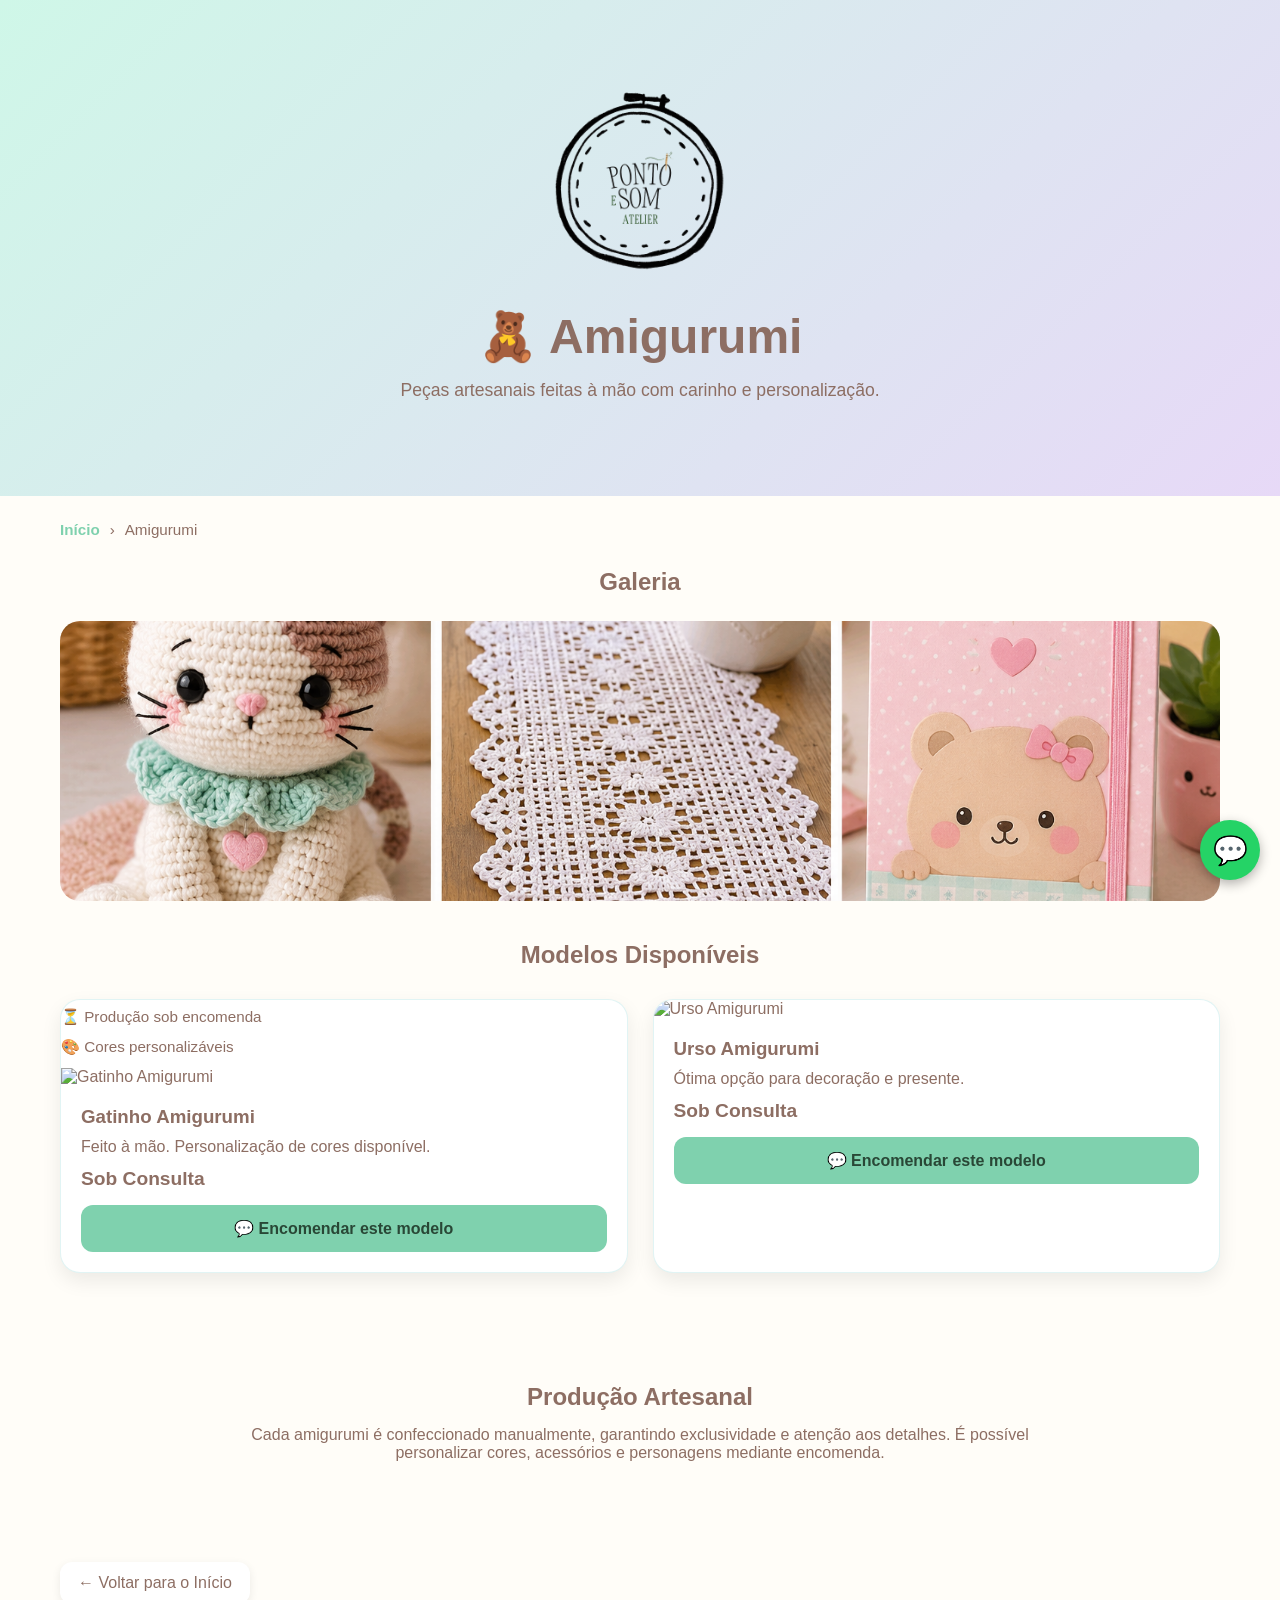
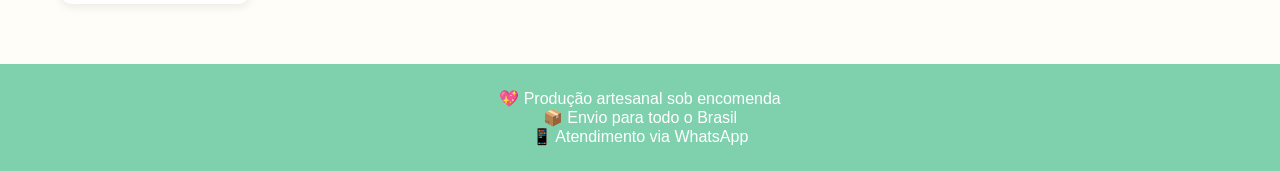
==== paginas/amigurumi.html @ b4a42528 "Cria paginas de categorias e melhora layout da loja" ====
<!DOCTYPE html>
<html lang="pt-BR">

<head>
    <meta charset="UTF-8">
    <meta name="viewport" content="width=device-width, initial-scale=1.0">

    <title>Amigurumi | Ponto e Som Atelier</title>

    <link rel="stylesheet" href="../css/estilos.css">
    <link rel="icon" type="image/x-icon" href="../imagens/favicon.ico">
</head>

<body>

    <!-- HERO -->

    <section class="hero">

        <img src="../imagens/logo.png" alt="Ponto e Som Ateliê" class="logo">

        <h1>🧸 Amigurumi</h1>

        <p>
            Peças artesanais feitas à mão com carinho e personalização.
        </p>

    </section>

    <!-- BREADCRUMB -->

    <section class="breadcrumb-container">

        <div class="breadcrumb">

            <a href="../index.html">Início</a>

            <span>›</span>

            <span>Amigurumi</span>

        </div>

    </section>

    <!-- GALERIA -->

    <section class="galeria-produto">

        <h2>Galeria</h2>

        <div class="grid-galeria">

            <img src="../imagens/amigurumi1.png" alt="Amigurumi 1" class="lightbox-img">

        </div>

    </section>

    <!-- PRODUTOS -->

    <section class="produtos">

        <h2>Modelos Disponíveis</h2>

        <div class="grid-produtos">

            <div class="card">
                <p class="prazo">⏳ Produção sob encomenda</p>
                <p class="personalizacao">🎨 Cores personalizáveis</p>

                <img src="../imagens/amigurumi-gato.png" alt="Gatinho Amigurumi">

                <div class="card-content">

                    <h3>Gatinho Amigurumi</h3>

                    <p>
                        Feito à mão.
                        Personalização de cores disponível.
                    </p>

                    <span class="preco">
                        Sob Consulta
                    </span>

                    <a class="btn-encomendar"
                        href="https://wa.me/5553984621020?text=Olá! Tenho interesse no modelo Gatinho Amigurumi. Gostaria de receber mais informações."
                        target="_blank">

                        💬 Encomendar este modelo

                    </a>

                </div>

            </div>

            <div class="card">

                <img src="../imagens/amigurumi-urso.jpg" alt="Urso Amigurumi">

                <div class="card-content">

                    <h3>Urso Amigurumi</h3>

                    <p>
                        Ótima opção para decoração e presente.
                    </p>

                    <span class="preco">
                        Sob Consulta
                    </span>

                    <a class="btn-encomendar"
                        href="https://wa.me/5553984621020?text=Olá! Tenho interesse no modelo Ursinho Amigurumi. Gostaria de receber mais informações."
                        target="_blank">

                        💬 Encomendar este modelo

                    </a>

                </div>

            </div>

        </div>

    </section>

    <!-- SOBRE -->

    <section class="sobre">

        <h2>Produção Artesanal</h2>

        <p>

            Cada amigurumi é confeccionado manualmente,
            garantindo exclusividade e atenção aos detalhes.

            É possível personalizar cores, acessórios
            e personagens mediante encomenda.

        </p>

    </section>
    <!-- BOTÃO VOLTAR -->

    <section class="voltar-container">

        <a href="../index.html" class="btn-voltar">
            ← Voltar para o Início
        </a>

    </section>
    <!-- RODAPÉ -->

    <footer>

        <p>💖 Produção artesanal sob encomenda</p>

        <p>📦 Envio para todo o Brasil</p>

        <p>📱 Atendimento via WhatsApp</p>

    </footer>

    <!-- WHATSAPP FIXO -->

    <a class="whatsapp-fixo" href="https://wa.me/5553984621020" target="_blank">

        💬

    </a>

    <div id="lightbox">

        <span id="fechar-lightbox">&times;</span>

        <span id="anterior">&#10094;</span>

        <img id="imagem-lightbox" src="" alt="Imagem ampliada">

        <span id="proximo">&#10095;</span>

    </div>

    <script>

        const imagens = document.querySelectorAll(".lightbox-img");
        const lightbox = document.getElementById("lightbox");
        const imagemLightbox = document.getElementById("imagem-lightbox");
        const fechar = document.getElementById("fechar-lightbox");

        imagens.forEach((img) => {

            img.addEventListener("click", () => {

                imagemLightbox.src = img.src;
                lightbox.style.display = "flex";

            });

        });

        fechar.addEventListener("click", () => {

            lightbox.style.display = "none";

        });

        lightbox.addEventListener("click", (e) => {

            if (e.target === lightbox) {
                lightbox.style.display = "none";
            }

        });

    </script>

    <script>

        document.addEventListener("DOMContentLoaded", () => {

            const imagens =
                document.querySelectorAll(".lightbox-img");

            const lightbox =
                document.getElementById("lightbox");

            const imagemLightbox =
                document.getElementById("imagem-lightbox");

            const fechar =
                document.getElementById("fechar-lightbox");

            const anterior =
                document.getElementById("anterior");

            const proximo =
                document.getElementById("proximo");

            let indiceAtual = 0;

            function abrirImagem(indice) {

                indiceAtual = indice;

                imagemLightbox.src =
                    imagens[indiceAtual].src;

                lightbox.style.display = "flex";
            }

            imagens.forEach((img, indice) => {

                img.addEventListener("click", () => {

                    abrirImagem(indice);

                });

            });

            proximo.addEventListener("click", () => {

                indiceAtual++;

                if (indiceAtual >= imagens.length) {

                    indiceAtual = 0;

                }

                abrirImagem(indiceAtual);

            });

            anterior.addEventListener("click", () => {

                indiceAtual--;

                if (indiceAtual < 0) {

                    indiceAtual =
                        imagens.length - 1;

                }

                abrirImagem(indiceAtual);

            });

            fechar.addEventListener("click", () => {

                lightbox.style.display = "none";

            });

            lightbox.addEventListener("click", (e) => {

                if (e.target === lightbox) {

                    lightbox.style.display = "none";

                }

            });

            document.addEventListener("keydown", (e) => {

                if (lightbox.style.display !== "flex") return;

                if (e.key === "ArrowRight") {

                    proximo.click();

                }

                if (e.key === "ArrowLeft") {

                    anterior.click();

                }

                if (e.key === "Escape") {

                    lightbox.style.display = "none";

                }

            });

        });

    </script>

</body>

</html>
---- css/estilos.css ----
:root {
  --mint: #CFF7E8;
  --mint-escuro: #7FD1AE;

  --lavanda: #E7D9F7;
  --pessego: #FFE2D1;
  --creme: #FFFDF8;

  --texto: #8D6E63;
  --whatsapp: #25D366;
}

* {
  margin: 0;
  padding: 0;
  box-sizing: border-box;
}

body {
  font-family: 'Poppins', sans-serif;
  background: var(--creme);
  color: var(--texto);
}

.titulo-loja {
  display: flex;
  justify-content: center;
  align-items: center;
  gap: 15px;
  flex-wrap: wrap;
}

.logo {
  width: 220px;
  height: auto;
  margin-bottom: 15px;
}

.hero {
  background: linear-gradient(135deg, var(--mint), var(--lavanda));
  text-align: center;
  padding: 70px 20px;
}

.hero h1 {
  font-family: 'Quicksand', sans-serif;
  font-size: 3rem;
  margin-bottom: 15px;
}

.hero p {
  font-size: 1.1rem;
  margin-bottom: 25px;
}

.botao-principal {
  background: var(--mint-escuro);
  color: white;
  display: inline-block;
  text-decoration: none;
  padding: 14px 28px;
  border-radius: 50px;
  font-weight: 600;
  transition: .3s;
}

.botao-principal:hover {
  transform: translateY(-2px);
  background: var(--pessego);
  color: var(--texto);
}

.carrossel {
  width: 100%;
  padding: 20px 0;
}

.meuSwiper {
  width: 100%;
  max-width: 1200px;
  margin: auto;
  border-radius: 20px;
  overflow: hidden;
}

.swiper-slide {
  display: flex;
  justify-content: center;
  align-items: center;
  background: #FFFDF8;
}

.swiper-slide img {
  width: 100%;
  max-height: 500px;
  object-fit: contain;
  display: block;
}

.swiper-button-next,
.swiper-button-prev {
  color: var(--mint-escuro);
}

.swiper-pagination-bullet-active {
  background: var(--mint-escuro);
}

.categoria {
  background: white;
  border: 1px solid rgba(137, 211, 209, .20);
}

.categorias {
  max-width: 1200px;
  margin: auto;
  padding: 50px 20px;
}

.categorias h2,
.produtos h2 {
  text-align: center;
  margin-bottom: 30px;
  font-family: 'Quicksand', sans-serif;
}

.grid-categorias {
  display: grid;
  grid-template-columns: repeat(auto-fit, minmax(180px, 1fr));
  gap: 15px;
}

.categoria {
  background: white;
  padding: 25px;
  border-radius: 20px;
  text-align: center;
  box-shadow: 0 5px 15px rgba(0, 0, 0, .08);
}

.categoria-link {
  text-decoration: none;
  color: inherit;
}

.categoria-link:hover .categoria {
  transform: translateY(-5px);
}

.categoria {
  transition: .3s;
}

.produtos {
  max-width: 1200px;
  margin: auto;
  padding: 20px;
}

.grid-produtos {
  display: grid;
  grid-template-columns: repeat(auto-fit, minmax(280px, 1fr));
  gap: 25px;
}

.card {
  background: #FFFFFF;
  border: 1px solid rgba(137, 211, 209, .25);
  border-radius: 20px;
  overflow: hidden;
  box-shadow: 0 8px 20px rgba(0, 0, 0, .08);
  transition: .3s;
}

.card:hover {
  transform: translateY(-6px);
}

.prazo,
.personalizacao {
  margin: 8px 0;
  font-size: .95rem;
}

.card img {
  width: 100%;
  height: 260px;
  object-fit: cover;
}

.card-content {
  padding: 20px;
}

.card h3 {
  margin-bottom: 10px;
}

.card p {
  margin-bottom: 12px;
}

.preco {
  display: block;
  font-size: 1.2rem;
  font-weight: bold;
  margin-bottom: 15px;
}

.btn-whats {
  display: block;
  text-decoration: none;
  text-align: center;
  background: var(--mint-escuro);
  color: white;
  padding: 12px;
  border-radius: 12px;
  font-weight: 600;
}

.sobre {
  max-width: 900px;
  margin: 60px auto;
  padding: 30px;
  text-align: center;
}

.sobre h2 {
  margin-bottom: 15px;
  font-family: 'Quicksand', sans-serif;
}

footer {
  background: var(--mint-escuro);
  text-align: center;
  color: white;
  padding: 25px;
  margin-top: 40px;
}

.whatsapp-fixo {
  position: fixed;
  right: 20px;
  bottom: 20px;
  background: #25D366;
  color: white;
  width: 60px;
  height: 60px;
  border-radius: 50%;
  text-decoration: none;
  display: flex;
  justify-content: center;
  align-items: center;
  font-size: 28px;
  box-shadow: 0 4px 12px rgba(0, 0, 0, .3);
}

@media(max-width:768px) {

  .hero h1 {
    font-size: 2.2rem;
  }
}

/* ==========================
   BREADCRUMB
  ========================== */

.breadcrumb-container {
  max-width: 1200px;
  margin: 25px auto 10px;
  padding: 0 20px;
}

.breadcrumb {
  display: flex;
  gap: 10px;
  align-items: center;
  font-size: .95rem;
}

.breadcrumb a {
  text-decoration: none;
  color: var(--mint-escuro);
  font-weight: 600;
}

/* ==========================
   BOTÃO VOLTAR
  ========================== */

.voltar-container {
  max-width: 1200px;
  margin: auto;
  padding: 10px 20px 20px;
}

.btn-voltar {
  display: inline-block;
  text-decoration: none;
  background: white;
  color: var(--texto);
  padding: 12px 18px;
  border-radius: 12px;
  box-shadow: 0 3px 10px rgba(0, 0, 0, .08);
}

/* ==========================
   GALERIA
  ========================== */

.galeria-produto {
  max-width: 1200px;
  margin: auto;
  padding: 20px;
}

.galeria-produto h2 {
  text-align: center;
  margin-bottom: 25px;
}

.grid-galeria {
  display: grid;
  grid-template-columns: repeat(auto-fit, minmax(250px, 1fr));
  gap: 20px;
}

.grid-galeria img {
  width: 100%;
  height: 280px;
  object-fit: cover;
  border-radius: 20px;
  transition: .3s;
}

.grid-galeria img:hover {
  transform: scale(1.03);
}

/* ==========================
   LIGHTBOX
  ========================== */

#lightbox {
  display: none;
  position: fixed;
  z-index: 9999;
  inset: 0;
  background: rgba(0, 0, 0, .9);

  justify-content: center;
  align-items: center;

  padding: 20px;
}

#imagem-lightbox {
  max-width: 90%;
  max-height: 90vh;
  border-radius: 15px;
  transition: .3s;
}

.lightbox-img:hover {
  opacity: .9;
}

#fechar-lightbox {
  position: absolute;
  top: 20px;
  right: 30px;

  font-size: 40px;
  color: white;

  cursor: pointer;
}

.lightbox-img {
  cursor: pointer;
}

.btn-encomendar {
  display: block;
  text-align: center;
  text-decoration: none;

  background: var(--mint-escuro);
  color: rgb(41, 71, 54);

  padding: 14px;
  margin-top: 15px;

  border-radius: 12px;

  font-weight: 600;

  transition: .3s;
}

.btn-encomendar:hover {
  transform: translateY(-2px);
  filter: brightness(1.05);
}

/* ==========================
   SWIPER - CORES PERSONALIZADAS
========================== */

:root {
  --swiper-theme-color: var(--mint-escuro);
}

/* Setas */

.swiper-button-next,
.swiper-button-prev {
  color: var(--mint-escuro) !important;
}

/* Bolinhas */

.swiper-pagination-bullet {
  background: var(--mint);
  opacity: .6;
}

.swiper-pagination-bullet-active {
  background: var(--mint-escuro) !important;
  opacity: 1;
}

/* ==========================
   SETAS LIGHTBOX
========================== */

#anterior,
#proximo {

  position: absolute;
  top: 50%;

  transform: translateY(-50%);

  color: white;

  font-size: 50px;

  cursor: pointer;

  user-select: none;

  padding: 15px;

  transition: .3s;
}

#anterior:hover,
#proximo:hover {

  color: var(--mint);
}

#anterior {
  left: 20px;
}

#proximo {
  right: 20px;
}
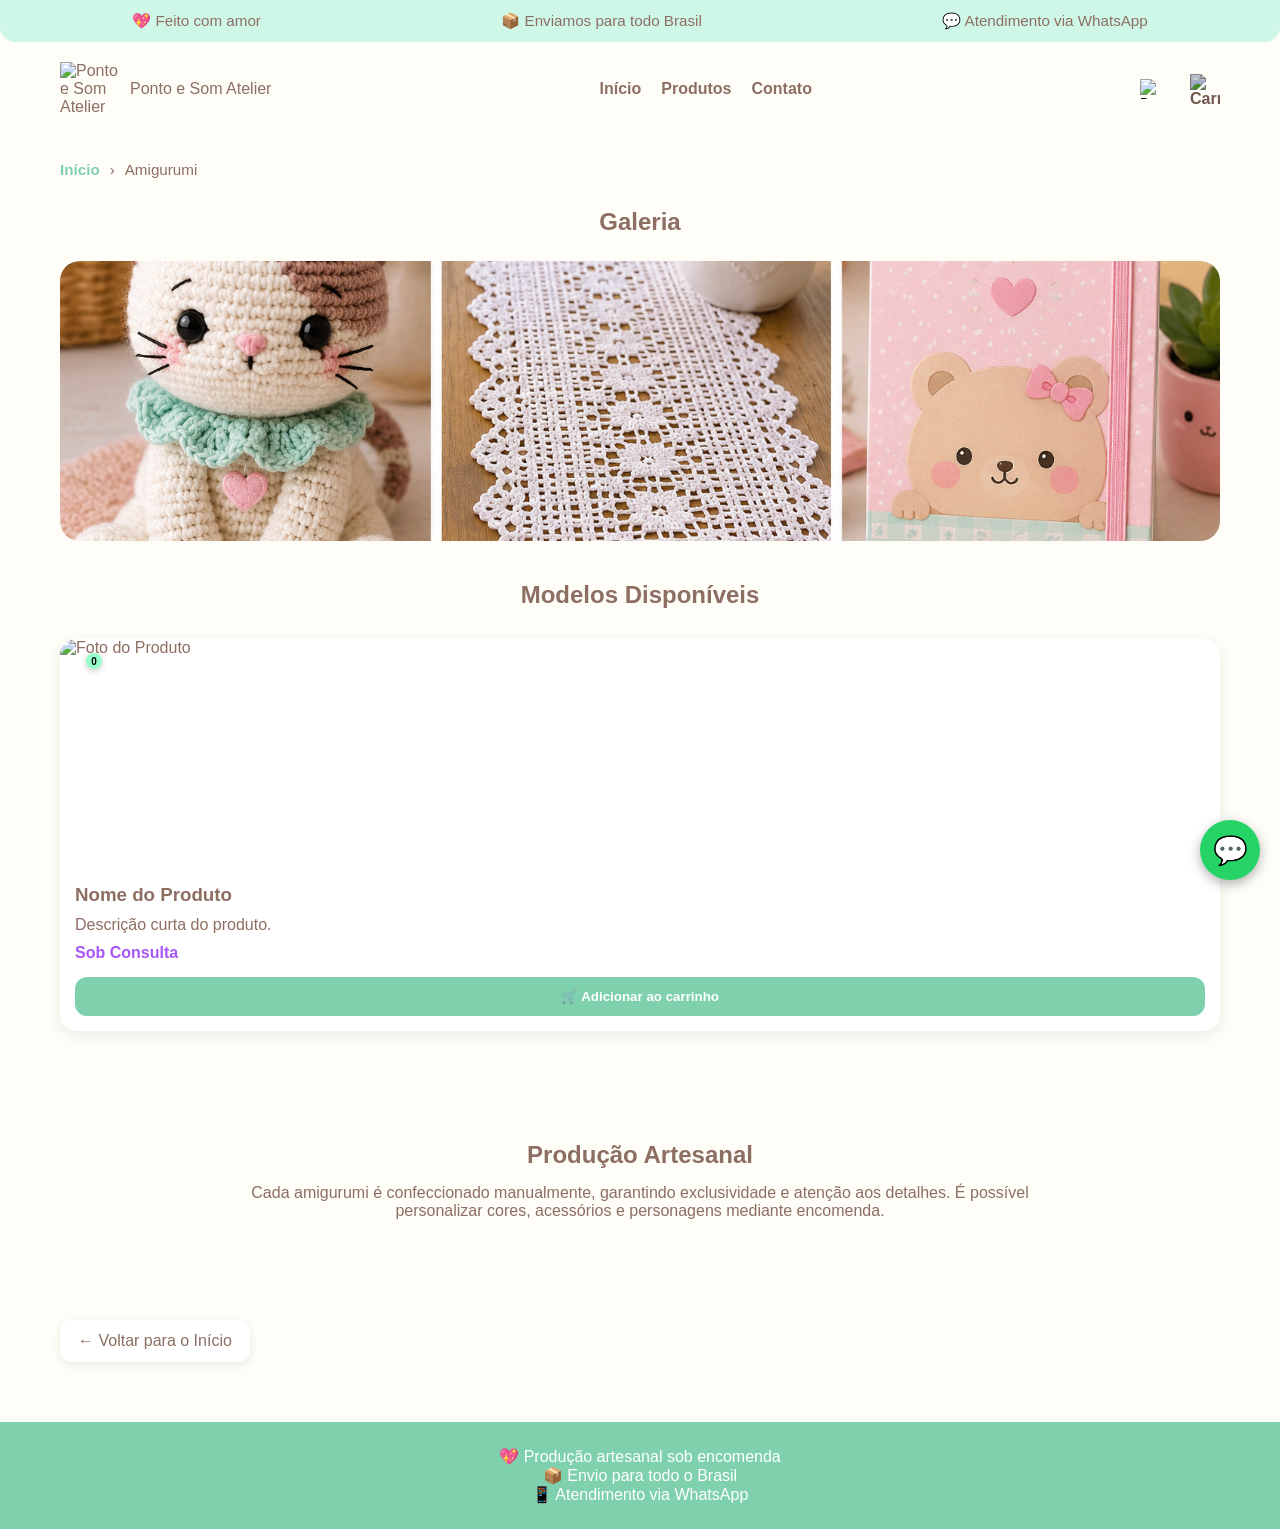
==== commit a11f2d1c: "organização css, fonte e ícones (topbar, navbar, hero e categoria), inclusão js" ====
--- a/paginas/amigurumi.html
+++ b/paginas/amigurumi.html
@@ -13,19 +13,57 @@
 
 <body>
 
-    <!-- HERO -->
+    <header class="topbar">
 
-    <section class="hero">
+        <div>💖 Feito com amor</div>
 
-        <img src="../imagens/logo.png" alt="Ponto e Som Ateliê" class="logo">
+        <div>📦 Enviamos para todo Brasil</div>
 
-        <h1>🧸 Amigurumi</h1>
+        <div>💬 Atendimento via WhatsApp</div>
 
-        <p>
-            Peças artesanais feitas à mão com carinho e personalização.
-        </p>
+    </header>
 
-    </section>
+    <nav class="navbar">
+
+        <!-- ESQUERDA -->
+        <div class="nav-left">
+            <img src="imagens/logo-bastidor.png" alt="Ponto e Som Atelier" class="logo-nav">
+
+            <div class="marca-texto">
+                <span class="marca-nome">Ponto e Som</span>
+                <span class="marca-atelier">Atelier</span>
+            </div>
+        </div>
+
+        <!-- CENTRO -->
+        <ul class="nav-center">
+            <li><a href="#">Início</a></li>
+            <li><a href="#categorias">Produtos</a></li>
+            <li><a href="#contato">Contato</a></li>
+        </ul>
+
+        <!-- DIREITA -->
+        <div class="nav-right">
+
+            <div class="search-box">
+
+                <button class="search-btn" type="button">
+                    <img src="imagens/icones/lupa.png" alt="Buscar">
+                </button>
+
+                <input type="text" placeholder="Buscar produtos..." class="search-input">
+
+            </div>
+
+            <a href="#" class="icon">
+                <a href="#" class="icon carrinho" onclick="abrirCarrinho()">
+                    <img src="imagens/icones/sacola.png" alt="Carrinho">
+                </a>
+            </a>
+
+        </div>
+
+    </nav>
 
     <!-- BREADCRUMB -->
 
@@ -51,7 +89,7 @@
 
         <div class="grid-galeria">
 
-            <img src="../imagens/amigurumi1.png" alt="Amigurumi 1" class="lightbox-img">
+            <img src="../imagens/amigurumi/amigurumi1.png" alt="Amigurumi 1" class="lightbox-img">
 
         </div>
 
@@ -65,61 +103,28 @@
 
         <div class="grid-produtos">
 
-            <div class="card">
-                <p class="prazo">⏳ Produção sob encomenda</p>
-                <p class="personalizacao">🎨 Cores personalizáveis</p>
+            <div class="card produto">
 
-                <img src="../imagens/amigurumi-gato.png" alt="Gatinho Amigurumi">
+                <div class="card-badges">
+                    <span class="carrinho-badge">0</span>
+                </div>
+
+                <div class="card-imagem">
+                    <img src="../imagens/amigurumi-urso.jpg" alt="Foto do Produto">
+                </div>
 
                 <div class="card-content">
-
-                    <h3>Gatinho Amigurumi</h3>
+                    <h3>Nome do Produto</h3>
 
                     <p>
-                        Feito à mão.
-                        Personalização de cores disponível.
+                        Descrição curta do produto.
                     </p>
 
-                    <span class="preco">
-                        Sob Consulta
-                    </span>
+                    <span class="preco">Sob Consulta</span>
 
-                    <a class="btn-encomendar"
-                        href="https://wa.me/5553984621020?text=Olá! Tenho interesse no modelo Gatinho Amigurumi. Gostaria de receber mais informações."
-                        target="_blank">
-
-                        💬 Encomendar este modelo
-
-                    </a>
-
-                </div>
-
-            </div>
-
-            <div class="card">
-
-                <img src="../imagens/amigurumi-urso.jpg" alt="Urso Amigurumi">
-
-                <div class="card-content">
-
-                    <h3>Urso Amigurumi</h3>
-
-                    <p>
-                        Ótima opção para decoração e presente.
-                    </p>
-
-                    <span class="preco">
-                        Sob Consulta
-                    </span>
-
-                    <a class="btn-encomendar"
-                        href="https://wa.me/5553984621020?text=Olá! Tenho interesse no modelo Ursinho Amigurumi. Gostaria de receber mais informações."
-                        target="_blank">
-
-                        💬 Encomendar este modelo
-
-                    </a>
-
+                    <button class="btn-carrinho" onclick="adicionarCarrinho('Urso Amigurumi', 1)">
+                        🛒 Adicionar ao carrinho
+                    </button>
                 </div>
 
             </div>
@@ -186,156 +191,8 @@
 
     </div>
 
-    <script>
-
-        const imagens = document.querySelectorAll(".lightbox-img");
-        const lightbox = document.getElementById("lightbox");
-        const imagemLightbox = document.getElementById("imagem-lightbox");
-        const fechar = document.getElementById("fechar-lightbox");
-
-        imagens.forEach((img) => {
-
-            img.addEventListener("click", () => {
-
-                imagemLightbox.src = img.src;
-                lightbox.style.display = "flex";
-
-            });
-
-        });
-
-        fechar.addEventListener("click", () => {
-
-            lightbox.style.display = "none";
-
-        });
-
-        lightbox.addEventListener("click", (e) => {
-
-            if (e.target === lightbox) {
-                lightbox.style.display = "none";
-            }
-
-        });
-
-    </script>
-
-    <script>
-
-        document.addEventListener("DOMContentLoaded", () => {
-
-            const imagens =
-                document.querySelectorAll(".lightbox-img");
-
-            const lightbox =
-                document.getElementById("lightbox");
-
-            const imagemLightbox =
-                document.getElementById("imagem-lightbox");
-
-            const fechar =
-                document.getElementById("fechar-lightbox");
-
-            const anterior =
-                document.getElementById("anterior");
-
-            const proximo =
-                document.getElementById("proximo");
-
-            let indiceAtual = 0;
-
-            function abrirImagem(indice) {
-
-                indiceAtual = indice;
-
-                imagemLightbox.src =
-                    imagens[indiceAtual].src;
-
-                lightbox.style.display = "flex";
-            }
-
-            imagens.forEach((img, indice) => {
-
-                img.addEventListener("click", () => {
-
-                    abrirImagem(indice);
-
-                });
-
-            });
-
-            proximo.addEventListener("click", () => {
-
-                indiceAtual++;
-
-                if (indiceAtual >= imagens.length) {
-
-                    indiceAtual = 0;
-
-                }
-
-                abrirImagem(indiceAtual);
-
-            });
-
-            anterior.addEventListener("click", () => {
-
-                indiceAtual--;
-
-                if (indiceAtual < 0) {
-
-                    indiceAtual =
-                        imagens.length - 1;
-
-                }
-
-                abrirImagem(indiceAtual);
-
-            });
-
-            fechar.addEventListener("click", () => {
-
-                lightbox.style.display = "none";
-
-            });
-
-            lightbox.addEventListener("click", (e) => {
-
-                if (e.target === lightbox) {
-
-                    lightbox.style.display = "none";
-
-                }
-
-            });
-
-            document.addEventListener("keydown", (e) => {
-
-                if (lightbox.style.display !== "flex") return;
-
-                if (e.key === "ArrowRight") {
-
-                    proximo.click();
-
-                }
-
-                if (e.key === "ArrowLeft") {
-
-                    anterior.click();
-
-                }
-
-                if (e.key === "Escape") {
-
-                    lightbox.style.display = "none";
-
-                }
-
-            });
-
-        });
-
-    </script>
+    <script src="../js/carrinho.js"></script>
+    <script src="../js/script.js"></script>
 
 </body>
 
--- a/css/estilos.css
+++ b/css/estilos.css
@@ -1,3 +1,6 @@
+/* ==========================================
+   1. VARIÁVEIS GLOBAIS
+========================================== */
 :root {
   --mint: #CFF7E8;
   --mint-escuro: #7FD1AE;
@@ -8,19 +11,40 @@
 
   --texto: #8D6E63;
   --whatsapp: #25D366;
-}
-
+  --swiper-theme-color: var(--mint-escuro);
+}
+
+/* ==========================================
+   2. RESET
+========================================== */
 * {
   margin: 0;
   padding: 0;
   box-sizing: border-box;
 }
 
+/* ==========================================
+   3. ESTILOS GERAIS
+========================================== */
 body {
   font-family: 'Poppins', sans-serif;
   background: var(--creme);
   color: var(--texto);
 }
+.titulo-marca {
+  font-family: 'Great Vibes', cursive;
+  font-size: 5rem;
+  font-weight: 400;
+  line-height: .95;
+  color: var(--texto);
+  margin: 15px 0 25px;
+}
+
+.titulo-marca span {
+  display: block;
+  font-size: 3.5rem;
+  font-family: 'Poppins', sans-serif;
+}
 
 .titulo-loja {
   display: flex;
@@ -36,40 +60,231 @@
   margin-bottom: 15px;
 }
 
+.decoracao {
+  position: absolute;
+  border-radius: 50%;
+  z-index: 0;
+  opacity: .4;
+}
+
+.decoracao-1 {
+  width: 250px;
+  height: 250px;
+  background: var(--lavanda);
+  top: -100px;
+  left: -100px;
+}
+
+.decoracao-2 {
+  width: 300px;
+  height: 300px;
+  background: var(--mint);
+  right: -120px;
+  bottom: -120px;
+}
+
+.boas-vindas {
+  color: #b08ec7;
+  font-weight: 600;
+   font-family: 'Poppins', sans-serif;
+}
+
+
+/* ==========================================
+   4. TOPBAR
+========================================== */
+.topbar {
+  background: var(--mint);
+  padding: 12px;
+  display: flex;
+  justify-content: space-around;
+  align-items: center;
+  font-size: .95rem;
+  border-radius: 0 0 15px 15px;
+}
+
+/* ==========================================
+   5. NAVBAR
+========================================== */
+.navbar {
+  max-width: 1200px;
+  margin: auto;
+  padding: 20px;
+
+  display: flex;
+  flex-direction: row;
+  justify-content: space-between;
+  align-items: center;
+}
+
+/* ESQUERDA */
+.nav-left {
+  display: flex;
+  align-items: center;
+  gap: 10px;
+}
+
+.logo-nav {
+  width: 60px;
+}
+/* CENTRO */
+.nav-center {
+  display: flex;
+  gap: 25px;
+  list-style: none;
+}
+
+.nav-center a {
+  text-decoration: none;
+  color: var(--texto);
+  font-weight: 600;
+  transition: 0.3s;
+}
+/* hover verde mint */
+.nav-center a:hover {
+  color: #98ffcc;
+}
+
+/* DIREITA */
+.nav-right {
+  display: flex;
+  gap: 15px;
+  align-items: center;
+}
+.nav-right .icon img {
+  width: 30px;
+  height: 30px;
+  transition: 0.3s ease;
+  filter: brightness(0.8);
+
+  display: flex;
+  align-items: center;
+}
+/* hover verde mint */
+.nav-right .icon img:hover {
+  filter: brightness(0) saturate(100%) invert(86%) sepia(14%) saturate(577%) hue-rotate(90deg) brightness(105%) contrast(105%);
+  transform: scale(1.1);
+}
+
+.navbar ul {
+  display: flex;
+  gap: 20px;
+  list-style: none;
+}
+
+.navbar a {
+  text-decoration: none;
+  color: var(--texto);
+  font-weight: 600;
+}
+/* ==========================================
+   6. CARRINHO
+========================================== */
+.carrinho-lateral {
+  position: fixed;
+  top: 0;
+  right: -360px;
+  width: 320px;
+  height: 100vh;
+  background: rgba(255, 255, 255, 0.15);
+  backdrop-filter: blur(16px);
+  box-shadow: -5px 0 20px rgba(0, 0, 0, 0.1);
+  padding: 20px;
+  z-index: 9999;
+  transition: right 0.4s ease;
+}
+
+.carrinho-lateral.ativo {
+  right: 0;
+}
+
+.carrinho-header {
+  display: flex;
+  justify-content: space-between;
+  align-items: center;
+}
+
+.item-carrinho {
+  margin: 12px 0;
+  padding: 10px;
+  border-bottom: 1px solid rgba(0, 0, 0, 0.1);
+}
+
+.carrinho {
+  position: relative;
+  display: flex;
+  align-items: center;
+}
+
+.carrinho-badge {
+  position: relative;
+  top: -6px;
+  right: -6px;
+  background: #98ffcc;
+  color: #000;
+  font-size: 10px;
+  font-weight: bold;
+  width: 16px;
+  height: 16px;
+  border-radius: 50%;
+  display: flex;
+  align-items: center;
+  justify-content: center;
+  box-shadow: 0 2px 6px rgba(0, 0, 0, 0.2);
+}
+
+/* ==========================================
+   7. HERO
+========================================== */
 .hero {
-  background: linear-gradient(135deg, var(--mint), var(--lavanda));
-  text-align: center;
-  padding: 70px 20px;
-}
-
-.hero h1 {
-  font-family: 'Quicksand', sans-serif;
-  font-size: 3rem;
-  margin-bottom: 15px;
-}
-
-.hero p {
-  font-size: 1.1rem;
+  position: relative;
+  overflow: hidden;
+  max-width: 1200px;
+  margin: 20px auto 40px;
+  padding: 40px;
+  background: linear-gradient(135deg,
+      #eef9f5,
+      #fffdf8);
+  border-radius: 30px;
+  display: grid;
+  grid-template-columns:
+    1fr 1fr;
+  align-items: center;
+  gap: 20px;
+}
+
+.hero-texto {
+  color: var(--texto);
+   font-family: 'Poppins', sans-serif;
+}
+
+.hero-texto p {
+  font-size: 1.15rem;
+  max-width: 450px;
   margin-bottom: 25px;
-}
-
-.botao-principal {
-  background: var(--mint-escuro);
-  color: white;
-  display: inline-block;
-  text-decoration: none;
-  padding: 14px 28px;
-  border-radius: 50px;
-  font-weight: 600;
-  transition: .3s;
-}
-
-.botao-principal:hover {
-  transform: translateY(-2px);
-  background: var(--pessego);
-  color: var(--texto);
-}
-
+   font-family: 'Poppins', sans-serif;
+}
+
+.hero-imagem {
+  background: white;
+  padding: 15px;
+  border-radius: 30px;
+  box-shadow:
+    0 10px 25px rgba(0, 0, 0, .08);
+}
+
+.hero-imagem img {
+
+  width: 100%;
+
+  border-radius: 20px;
+
+  display: block;
+}
+
+/* ==========================================
+   8. CARROSSEL (SWIPER)
+========================================== */
 .carrossel {
   width: 100%;
   padding: 20px 0;
@@ -102,13 +317,64 @@
   color: var(--mint-escuro);
 }
 
+/* Bolinhas */
+.swiper-pagination-bullet {
+  background: var(--mint);
+  opacity: .6;
+}
+
 .swiper-pagination-bullet-active {
-  background: var(--mint-escuro);
-}
-
+  background: var(--mint-escuro) !important;
+  opacity: 1;
+}
+
+/* ==========================================
+   9. BENEFÍCIOS
+========================================== */
+.beneficios {
+  max-width: 1200px;
+  margin: 50px auto;
+  padding: 0 20px;
+  display: grid;
+  grid-template-columns: repeat(auto-fit, minmax(220px, 1fr));
+  gap: 20px;
+}
+
+.beneficio {
+  background: white;
+  padding: 25px;
+  border-radius: 20px;
+  text-align: center;
+  box-shadow: 0 6px 15px rgba(0, 0, 0, .08);
+}
+
+.beneficio span {
+  width: 70px;
+  height: 70px;
+  border-radius: 50%;
+  display: flex;
+  justify-content: center;
+  align-items: center;
+  margin: auto;
+  background: var(--mint);
+  font-size: 1.8rem;
+}
+
+.beneficio h3 {
+  margin: 10px 0;
+}
+
+/* ==========================================
+   10. CATEGORIAS
+========================================== */
 .categoria {
   background: white;
   border: 1px solid rgba(137, 211, 209, .20);
+  padding: 25px;
+  border-radius: 20px;
+  text-align: center;
+  box-shadow: 0 5px 15px rgba(0, 0, 0, .08);
+  transition: .3s;
 }
 
 .categorias {
@@ -123,6 +389,12 @@
   margin-bottom: 30px;
   font-family: 'Quicksand', sans-serif;
 }
+.categoria img {
+  width: 80px;
+  height: 80px;
+  object-fit: contain;
+  margin-bottom: 15px;
+}
 
 .grid-categorias {
   display: grid;
@@ -130,14 +402,6 @@
   gap: 15px;
 }
 
-.categoria {
-  background: white;
-  padding: 25px;
-  border-radius: 20px;
-  text-align: center;
-  box-shadow: 0 5px 15px rgba(0, 0, 0, .08);
-}
-
 .categoria-link {
   text-decoration: none;
   color: inherit;
@@ -147,10 +411,9 @@
   transform: translateY(-5px);
 }
 
-.categoria {
-  transition: .3s;
-}
-
+/* ==========================================
+   11. PRODUTOS
+========================================== */
 .produtos {
   max-width: 1200px;
   margin: auto;
@@ -159,52 +422,114 @@
 
 .grid-produtos {
   display: grid;
-  grid-template-columns: repeat(auto-fit, minmax(280px, 1fr));
-  gap: 25px;
+  grid-template-columns: repeat(auto-fit, minmax(250px, 1fr));
+  gap: 20px;
+}
+.card-badges .badge {
+  position: static;
+}
+
+.card-badges {
+  display: flex;
+  gap: 8px;
+  padding: 10px;
+  flex-wrap: wrap;
+  position: absolute;
+  top: 10px;
+  left: 10px;
+}
+
+.badge {
+  font-size: 12px;
+  padding: 4px 8px;
+  border-radius: 12px;
+  background: #f3f3f3;
+}
+
+.badge.prazo {
+  background: #ffe9b3;
+}
+
+.badge.personalizacao {
+  background: #d1f7e3;
 }
 
 .card {
-  background: #FFFFFF;
-  border: 1px solid rgba(137, 211, 209, .25);
-  border-radius: 20px;
+  position: relative;
+  background: #fff;
+  border-radius: 16px;
   overflow: hidden;
-  box-shadow: 0 8px 20px rgba(0, 0, 0, .08);
-  transition: .3s;
+  box-shadow: 0 4px 15px rgba(0, 0, 0, 0.08);
+  transition: 0.3s ease;
 }
 
 .card:hover {
-  transform: translateY(-6px);
-}
-
-.prazo,
-.personalizacao {
-  margin: 8px 0;
-  font-size: .95rem;
-}
-
-.card img {
+  transform: translateY(-5px);
+}
+
+.card-imagem img {
   width: 100%;
-  height: 260px;
+  height: 220px;
   object-fit: cover;
+  display: block;
 }
 
 .card-content {
-  padding: 20px;
+  padding: 15px;
 }
 
 .card h3 {
-  margin-bottom: 10px;
-}
-
-.card p {
-  margin-bottom: 12px;
+  margin: 10px 0;
 }
 
 .preco {
   display: block;
-  font-size: 1.2rem;
+  margin: 10px 0;
   font-weight: bold;
-  margin-bottom: 15px;
+  color: #a855f7;
+}
+
+/* ==========================================
+   12. BOTÕES
+========================================== */
+.botao-principal {
+  background: var(--pessego);
+  color: var(--texto);
+  padding: 16px 34px;
+  border-radius: 999px;
+  text-decoration: none;
+  font-weight: 600;
+  display: inline-flex;
+  align-items: center;
+  gap: 10px;
+  box-shadow:
+    0 6px 15px rgba(0, 0, 0, .08);
+  transition: .3s;
+}
+
+.botao-principal:hover {
+  transform: translateY(-4px);
+  box-shadow:
+    0 10px 20px rgba(0, 0, 0, .12);
+}
+
+.btn-carrinho {
+  display: block;
+  width: 100%;
+  padding: 12px;
+  margin-top: 15px;
+  border: none;
+  border-radius: 12px;
+  background: var(--mint-escuro);
+  color: white;
+  font-weight: 600;
+  cursor: pointer;
+  transition: .3s;
+}
+
+.btn-carrinho:hover {
+  transform: translateY(-2px);
+  filter: brightness(1.05);
 }
 
 .btn-whats {
@@ -218,6 +543,225 @@
   font-weight: 600;
 }
 
+.voltar-container {
+  max-width: 1200px;
+  margin: auto;
+  padding: 10px 20px 20px;
+}
+
+.btn-voltar {
+  display: inline-block;
+  text-decoration: none;
+  background: white;
+  color: var(--texto);
+  padding: 12px 18px;
+  border-radius: 12px;
+  box-shadow: 0 3px 10px rgba(0, 0, 0, .08);
+}
+
+.btn-encomendar {
+  display: block;
+  text-align: center;
+  text-decoration: none;
+  background: var(--mint-escuro);
+  color: rgb(41, 71, 54);
+  padding: 14px;
+  margin-top: 15px;
+  border-radius: 12px;
+  font-weight: 600;
+  transition: .3s;
+}
+
+.btn-encomendar:hover {
+  transform: translateY(-2px);
+  filter: brightness(1.05);
+}
+
+.search-btn {
+  background: transparent;
+  border: none;
+  padding: 0;
+  margin: 0;
+  box-shadow: none;
+  outline: none;
+  cursor: pointer;
+  display: flex;
+  align-items: center;
+  justify-content: center;
+}
+
+.search-btn img {
+  width: 20px !important;
+  height: 20px !important;
+  max-width: 20px;
+  max-height: 20px;
+  object-fit: contain;
+  display: block;
+  background: none !important;
+  padding: 0 !important;
+  margin: 0 !important;
+  border: none !important;
+}
+
+.search-btn:hover img {
+  filter: brightness(0) saturate(100%) invert(86%) sepia(14%) saturate(577%) hue-rotate(90deg) brightness(105%) contrast(105%);
+  transform: scale(1.1);
+}
+
+.search-btn:focus,
+.search-btn:active {
+  background: transparent;
+  outline: none;
+  box-shadow: none;
+}
+
+.search-box {
+  display: flex;
+  align-items: center;
+  position: relative;
+}
+.search-input {
+  position: absolute;
+  right: 100%;
+  /* fica à esquerda da lupa */
+  width: 0;
+  opacity: 0;
+
+  padding: 6px 10px;
+  border-radius: 20px;
+  border: 1px solid rgba(0, 0, 0, 0.2);
+  outline: none;
+  transition: 0.4s ease;
+  pointer-events: none;
+}
+
+.search-box.active .search-input {
+  width: 180px;
+  opacity: 1;
+  margin-right: 10px;
+  pointer-events: auto;
+}
+
+/* ==========================================
+   13. BREADCRUMB
+========================================== */
+.breadcrumb-container {
+  max-width: 1200px;
+  margin: 25px auto 10px;
+  padding: 0 20px;
+}
+
+.breadcrumb {
+  display: flex;
+  gap: 10px;
+  align-items: center;
+  font-size: .95rem;
+}
+
+.breadcrumb a {
+  text-decoration: none;
+  color: var(--mint-escuro);
+  font-weight: 600;
+}
+
+/* ==========================================
+   14. GALERIA
+========================================== */
+.galeria-produto {
+  max-width: 1200px;
+  margin: auto;
+  padding: 20px;
+}
+
+.galeria-produto h2 {
+  text-align: center;
+  margin-bottom: 25px;
+}
+
+.grid-galeria {
+  display: grid;
+  grid-template-columns: repeat(auto-fit, minmax(250px, 1fr));
+  gap: 20px;
+}
+
+.grid-galeria img {
+  width: 100%;
+  height: 280px;
+  object-fit: cover;
+  border-radius: 20px;
+  transition: .3s;
+}
+
+.grid-galeria img:hover {
+  transform: scale(1.03);
+}
+
+/* ==========================================
+   15. LIGHTBOX
+========================================== */
+#lightbox {
+  display: none;
+  position: fixed;
+  z-index: 9999;
+  inset: 0;
+  background: rgba(0, 0, 0, .9);
+  justify-content: center;
+  align-items: center;
+  padding: 20px;
+}
+
+#imagem-lightbox {
+  max-width: 90%;
+  max-height: 90vh;
+  border-radius: 15px;
+  transition: .3s;
+}
+
+.lightbox-img:hover {
+  opacity: .9;
+}
+
+#fechar-lightbox {
+  position: absolute;
+  top: 20px;
+  right: 30px;
+  font-size: 40px;
+  color: white;
+  cursor: pointer;
+}
+
+.lightbox-img {
+  cursor: pointer;
+}
+
+#anterior,
+#proximo {
+  position: absolute;
+  top: 50%;
+  transform: translateY(-50%);
+  color: white;
+  font-size: 50px;
+  cursor: pointer;
+  user-select: none;
+  padding: 15px;
+  transition: .3s;
+}
+#anterior {
+  left: 20px;
+}
+
+#proximo {
+  right: 20px;
+}
+
+#anterior:hover,
+#proximo:hover {
+  color: var(--mint);
+}
+
+/* ==========================================
+   16. SOBRE
+========================================== */
 .sobre {
   max-width: 900px;
   margin: 60px auto;
@@ -229,8 +773,27 @@
   margin-bottom: 15px;
   font-family: 'Quicksand', sans-serif;
 }
-
+/* ==========================================
+   17. como encomendar
+========================================== */
+.como-encomendar {
+  background: white;
+  padding: 60px 20px;
+  text-align: center;
+}
+
+.passos {
+  max-width: 1000px;
+  margin: 30px auto;
+  display: grid;
+  grid-template-columns: repeat(auto-fit, minmax(180px, 1fr));
+  gap: 20px;
+}
+/* ==========================================
+   17. FOOTER
+========================================== */
 footer {
+  position: relative;
   background: var(--mint-escuro);
   text-align: center;
   color: white;
@@ -238,6 +801,9 @@
   margin-top: 40px;
 }
 
+/* ==========================================
+   18. WHATSAPP FIXO
+========================================== */
 .whatsapp-fixo {
   position: fixed;
   right: 20px;
@@ -255,217 +821,40 @@
   box-shadow: 0 4px 12px rgba(0, 0, 0, .3);
 }
 
+/* ==========================================
+   19. RESPONSIVIDADE
+========================================== */
 @media(max-width:768px) {
 
-  .hero h1 {
-    font-size: 2.2rem;
+  .titulo-marca {
+    font-size: 3.5rem;
   }
-}
-
-/* ==========================
-   BREADCRUMB
-  ========================== */
-
-.breadcrumb-container {
-  max-width: 1200px;
-  margin: 25px auto 10px;
-  padding: 0 20px;
-}
-
-.breadcrumb {
-  display: flex;
-  gap: 10px;
-  align-items: center;
-  font-size: .95rem;
-}
-
-.breadcrumb a {
-  text-decoration: none;
-  color: var(--mint-escuro);
-  font-weight: 600;
-}
-
-/* ==========================
-   BOTÃO VOLTAR
-  ========================== */
-
-.voltar-container {
-  max-width: 1200px;
-  margin: auto;
-  padding: 10px 20px 20px;
-}
-
-.btn-voltar {
-  display: inline-block;
-  text-decoration: none;
-  background: white;
-  color: var(--texto);
-  padding: 12px 18px;
-  border-radius: 12px;
-  box-shadow: 0 3px 10px rgba(0, 0, 0, .08);
-}
-
-/* ==========================
-   GALERIA
-  ========================== */
-
-.galeria-produto {
-  max-width: 1200px;
-  margin: auto;
-  padding: 20px;
-}
-
-.galeria-produto h2 {
-  text-align: center;
-  margin-bottom: 25px;
-}
-
-.grid-galeria {
-  display: grid;
-  grid-template-columns: repeat(auto-fit, minmax(250px, 1fr));
-  gap: 20px;
-}
-
-.grid-galeria img {
-  width: 100%;
-  height: 280px;
-  object-fit: cover;
-  border-radius: 20px;
-  transition: .3s;
-}
-
-.grid-galeria img:hover {
-  transform: scale(1.03);
-}
-
-/* ==========================
-   LIGHTBOX
-  ========================== */
-
-#lightbox {
-  display: none;
-  position: fixed;
-  z-index: 9999;
-  inset: 0;
-  background: rgba(0, 0, 0, .9);
-
-  justify-content: center;
-  align-items: center;
-
-  padding: 20px;
-}
-
-#imagem-lightbox {
-  max-width: 90%;
-  max-height: 90vh;
-  border-radius: 15px;
-  transition: .3s;
-}
-
-.lightbox-img:hover {
-  opacity: .9;
-}
-
-#fechar-lightbox {
-  position: absolute;
-  top: 20px;
-  right: 30px;
-
-  font-size: 40px;
-  color: white;
-
-  cursor: pointer;
-}
-
-.lightbox-img {
-  cursor: pointer;
-}
-
-.btn-encomendar {
-  display: block;
-  text-align: center;
-  text-decoration: none;
-
-  background: var(--mint-escuro);
-  color: rgb(41, 71, 54);
-
-  padding: 14px;
-  margin-top: 15px;
-
-  border-radius: 12px;
-
-  font-weight: 600;
-
-  transition: .3s;
-}
-
-.btn-encomendar:hover {
-  transform: translateY(-2px);
-  filter: brightness(1.05);
-}
-
-/* ==========================
-   SWIPER - CORES PERSONALIZADAS
-========================== */
-
-:root {
-  --swiper-theme-color: var(--mint-escuro);
-}
-
-/* Setas */
-
-.swiper-button-next,
-.swiper-button-prev {
-  color: var(--mint-escuro) !important;
-}
-
-/* Bolinhas */
-
-.swiper-pagination-bullet {
-  background: var(--mint);
-  opacity: .6;
-}
-
-.swiper-pagination-bullet-active {
-  background: var(--mint-escuro) !important;
-  opacity: 1;
-}
-
-/* ==========================
-   SETAS LIGHTBOX
-========================== */
-
-#anterior,
-#proximo {
-
-  position: absolute;
-  top: 50%;
-
-  transform: translateY(-50%);
-
-  color: white;
-
-  font-size: 50px;
-
-  cursor: pointer;
-
-  user-select: none;
-
-  padding: 15px;
-
-  transition: .3s;
-}
-
-#anterior:hover,
-#proximo:hover {
-
-  color: var(--mint);
-}
-
-#anterior {
-  left: 20px;
-}
-
-#proximo {
-  right: 20px;
-}+
+  .titulo-marca span {
+    font-size: 3rem;
+  }
+
+}
+
+@media(max-width:900px) {
+
+  .hero {
+    grid-template-columns: 1fr;
+    text-align: center;
+  }
+
+  .hero-texto p {
+    margin: auto auto 25px;
+  }
+
+  .topbar {
+    flex-direction: column;
+    gap: 8px;
+  }
+
+  .navbar {
+    flex-direction: column;
+    gap: 20px;
+  }
+
+}
